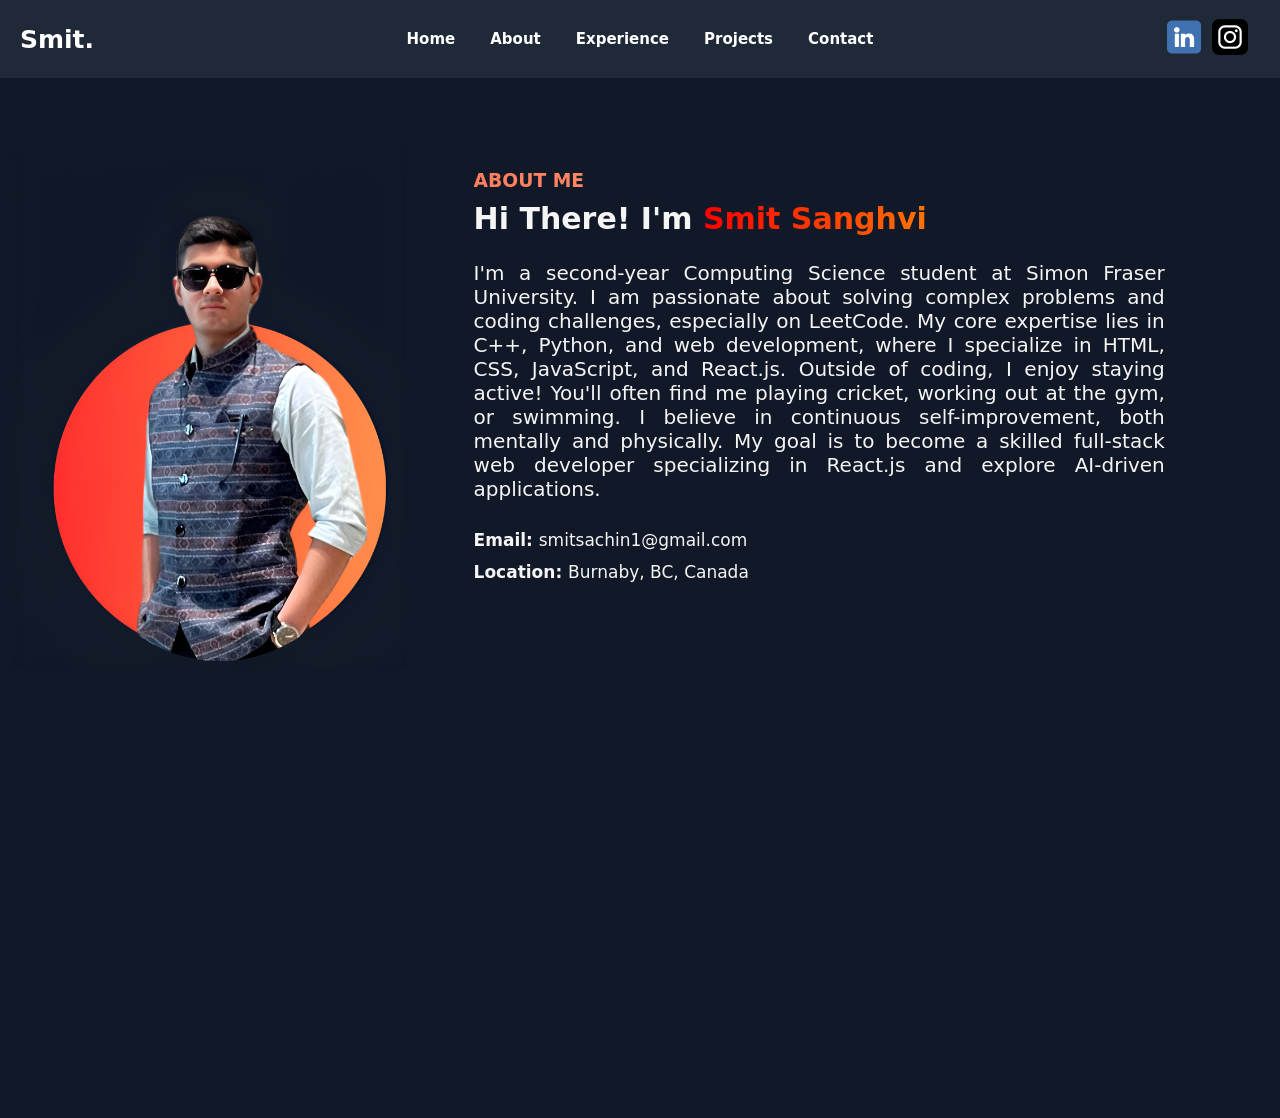
==== about.html @ 912f2fa9 "Completed the bio section" ====
<!DOCTYPE html>
<html lang="en">
<head>
    <meta charset="UTF-8">
    <meta name="viewport" content="width=device-width, initial-scale=1.0">
    <title>Smit Sanghvi</title>
    <link rel="icon" type="image/png" href="images/Logo.png">
    <link rel="stylesheet" href="about.css">
    <link rel="stylesheet" href="navbar.css">
    <link rel="stylesheet" href="footer.css">
    <link rel="preconnect" href="https://fonts.googleapis.com">
    <link rel="preconnect" href="https://fonts.gstatic.com" crossorigin>
    <link href="https://fonts.googleapis.com/css2?family=Poppins:ital,wght@0,100;0,200;0,300;0,400;0,500;0,600;0,700;0,800;0,900;1,100;1,200;1,300;1,400;1,500;1,600;1,700;1,800;1,900&display=swap" rel="stylesheet">
    <link rel="preconnect" href="https://fonts.googleapis.com">
    <link rel="preconnect" href="https://fonts.gstatic.com" crossorigin>
    <link href="https://fonts.googleapis.com/css2?family=Poppins:ital,wght@0,100;0,200;0,300;0,400;0,500;0,600;0,700;0,800;0,900;1,100;1,200;1,300;1,400;1,500;1,600;1,700;1,800;1,900&family=Roboto:ital,wght@0,100..900;1,100..900&display=swap" rel="stylesheet">
</head>
<body>
    <div class="navbar">
        <div class="name">
            <p>Smit.</p>
        </div>
        <div class="navigators">
            <ul>
                <li><a href="index.html">Home</a></li>
                <li><a href="about.html">About</a></li>
                <li><a href="experience.html">Experience</a></li>
                <li><a href="projects.html">Projects</a></li>
                <li><a href="contact.html">Contact</a></li>
            </ul>
        </div>

        <div class="instaLogo">
            <a href="https://www.instagram.com/smitsanghvi18/" target="_blank"><img src="images/dark_Insta.webp" alt="Instagram Logo"></a>
        </div>
        <div class="linkedinLogo">
            <a href="https://www.linkedin.com/in/smit-sanghvi-297824256/" target="_blank"><img src="images/linkedin.png" alt="linkedin Logo"></a>
        </div>
    </div>
    <div class="aboutMe">
        <h3>ABOUT ME</h3>
        <p class="specialPara">Hi There! I'm <span>Smit Sanghvi</span></p>
        <p class="theBio">I'm a second-year Computing Science student at Simon Fraser University. I am passionate about solving complex
            problems and coding challenges, especially on LeetCode. My core expertise lies in C++, Python, and web development, 
            where I specialize in HTML, CSS, JavaScript, and React.js. Outside of coding, I enjoy staying active! 
            You'll often find me playing cricket, working out at the gym, or swimming. I believe in continuous self-improvement, 
            both mentally and physically. My goal is to become a skilled full-stack web developer specializing in React.js and 
            explore AI-driven applications.</p>
            <br>
            <p class="contactInfo"><span>Email: </span>smitsachin1@gmail.com</p>
            <p class="contactInfo"><span>Location: </span>Burnaby, BC, Canada</p>
            <div class="myPhoto2">
                <img src="images/photo2.png" alt="Photo2">
            </div>
    </div>
    <div class="resumeBtn">
         <a href="docs/resume.pdf">View Resume</a>
    </div>
</body>
</html>
---- about.css ----
* {
    margin: 0;
    padding: 0;
    box-sizing: border-box;
    font-family:system-ui, -apple-system, BlinkMacSystemFont, 'Segoe UI', Roboto, Oxygen, Ubuntu, Cantarell, 'Open Sans', 'Helvetica Neue', sans-serif, serif;
}

body {
    background-color: #111827;
}

.aboutMe{
    position: absolute;
    top: 170px; 
    width: 54%;
    left: 37%;  
    z-index: -1;
}

.aboutMe h3{
    background: linear-gradient(90deg, #ff7e5f, #feb47b);
    color: transparent;
    background-clip: text;
}

.specialPara{
    font-size: 30px;
    font-weight: bold;
    padding-top:10px;
    padding-bottom: 10px;
    color: whitesmoke;

}

.specialPara span{
    background: linear-gradient(90deg, #ff0000, #ff7300);
    color: transparent;
    background-clip: text;
}

.theBio{
    font-size: 20px;
    color: whitesmoke;
    padding-top: 15px;
    text-align: justify;
    padding-bottom: 10px;
}

span{
    font-weight: bold;
}

.myPhoto2 img{
    height: 520px;
    position: relative;
    top:-445px;
    left: -460px;
    z-index: -1;
    transition: 0.3s;
}

.contactInfo{
    color: whitesmoke;
    padding-bottom: 12px;
    font-size: 17px;
}
---- navbar.css ----
* {
    margin: 0;
    padding: 0;
    box-sizing: border-box;
    font-family:system-ui, -apple-system, BlinkMacSystemFont, 'Segoe UI', Roboto, Oxygen, Ubuntu, Cantarell, 'Open Sans', 'Helvetica Neue', sans-serif, serif;
}
.navbar {
    display: flex;
    align-items: center;
    justify-content: center; /* Centers the navigation links */
    background-color: rgb(31, 41, 55);
    padding: 15px 40px;
    position: fixed; /* Allows absolute positioning for the logo */
    width: 100%;
}

/* Navigation Styling */
.navigators ul {
    display: flex;
    gap: 35px;
    list-style: none;
    font-size: 15px;
    font-weight: bold;
    padding: 15px;
}

.navigators a {
    text-decoration: none;
    color: white;
}

/* Logo Styling (Right Side) */
.instaLogo {
    position: absolute;
    right: 20px; /* Adjust spacing from the right */
}
.linkedinLogo {
    position: absolute;
    right: 76px; /* Adjust spacing from the right */
}

.name{
    position: absolute;
    left: 20px;
}

.name p{
    font-size: 25px;
    color: white;
    font-weight: bold;
}

.instaLogo img {
    height: 60px;
}

.linkedinLogo img {
    height: 40px;
}
---- footer.css ----
* {
    margin: 0;
    padding: 0;
    box-sizing: border-box;
    font-family:system-ui, -apple-system, BlinkMacSystemFont, 'Segoe UI', Roboto, Oxygen, Ubuntu, Cantarell, 'Open Sans', 'Helvetica Neue', sans-serif, serif;
}
.hr{
    display: flex;
    justify-content: center;
   }
   hr {
       width: 90%;
       border: none;
       height: 2px;
       background-color:rgb(31, 41, 55) ;
       box-shadow: 0px 2px 5px rgba(0, 0, 0, 0.3);
   }
   
   .foot_logo{
       margin: 10px;
       display: inline;
   }
   
   .foot_logo p{
       display: inline;
       color: #f5f5f5;
       position: relative;
       top: 195px;
       left: 80px;
       font-size: 14px;
       padding-bottom: 50px;
   }
   
   .foot_logo img{
       height: 200px;
       position: absolute;
       margin-left: 40px;
   }
   
   .links{
       position: relative;
       top: 10px;
       left: 850px;
       width: 30%;
   }
   
   .links p{
       font-size: 15;
       color: white;
       padding-bottom: 10px;
   }
   
   .links a{
       text-decoration: none;
       color: rgb(114, 110, 110);
       display: block;
       padding-bottom: 10px;
   
   }
   
   .social{
       
       position: relative;
       top: -149px;
       left: 1150px;
       width: 20%;
   }
   
   .social p{
       font-size: 15;
       color: white;
       padding-bottom: 10px;
   }
   
   
   .insta{
       height: 60px;
       display: block;
   }
   
   .linkedin{
       height: 40px;
       padding-left:11px ;
   }
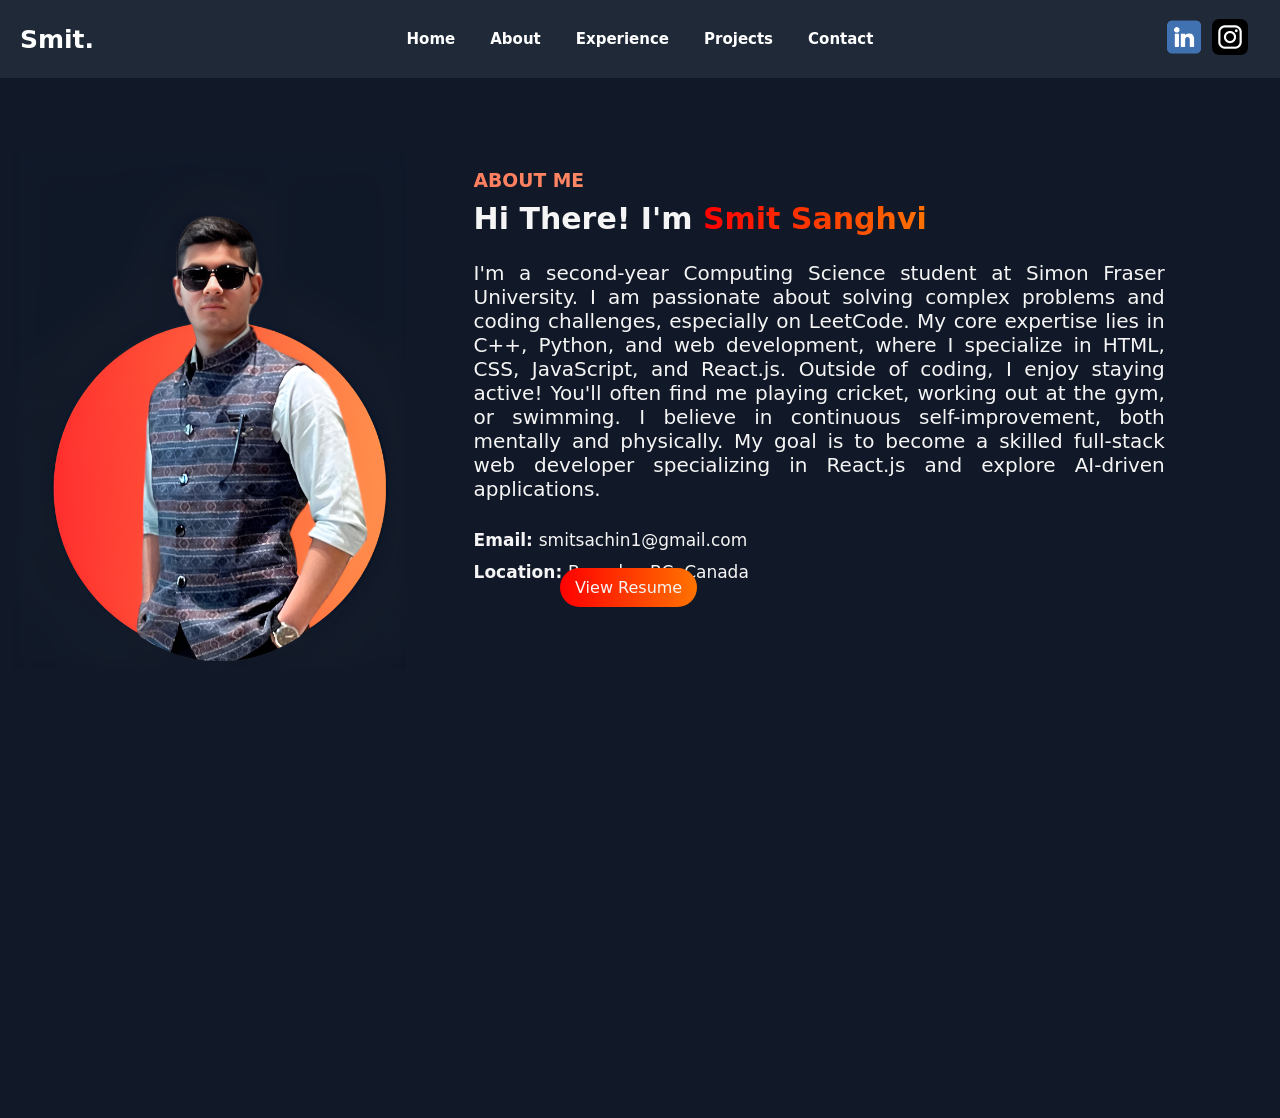
==== commit 7e297405: "Added resume button with styling" ====
--- a/about.html
+++ b/about.html
@@ -53,6 +53,7 @@
                 <img src="images/photo2.png" alt="Photo2">
             </div>
     </div>
+    
     <div class="resumeBtn">
          <a href="docs/resume.pdf">View Resume</a>
     </div>
--- a/about.css
+++ b/about.css
@@ -64,4 +64,29 @@
     padding-bottom: 12px;
     font-size: 17px;
 }
+.resumeBtn{
+    display: inline;
+    color: whitesmoke;
+    background: linear-gradient(90deg, #ff0000, #ff7300);
+    position: relative;
+    top: 578px;
+    left: 560px;
+    padding-top: 10px;
+    padding-bottom: 10px;
+    padding-left: 15px;
+    padding-right: 15px;
+    border-radius: 23px;
+    transition:0.3s;
+}
 
+.resumeBtn:hover{
+    padding-top: 15px;
+    padding-bottom: 15px;
+    padding-left: 20px;
+    padding-right: 20px;
+}
+
+.resumeBtn a{
+    text-decoration: none;
+    color:whitesmoke;
+}
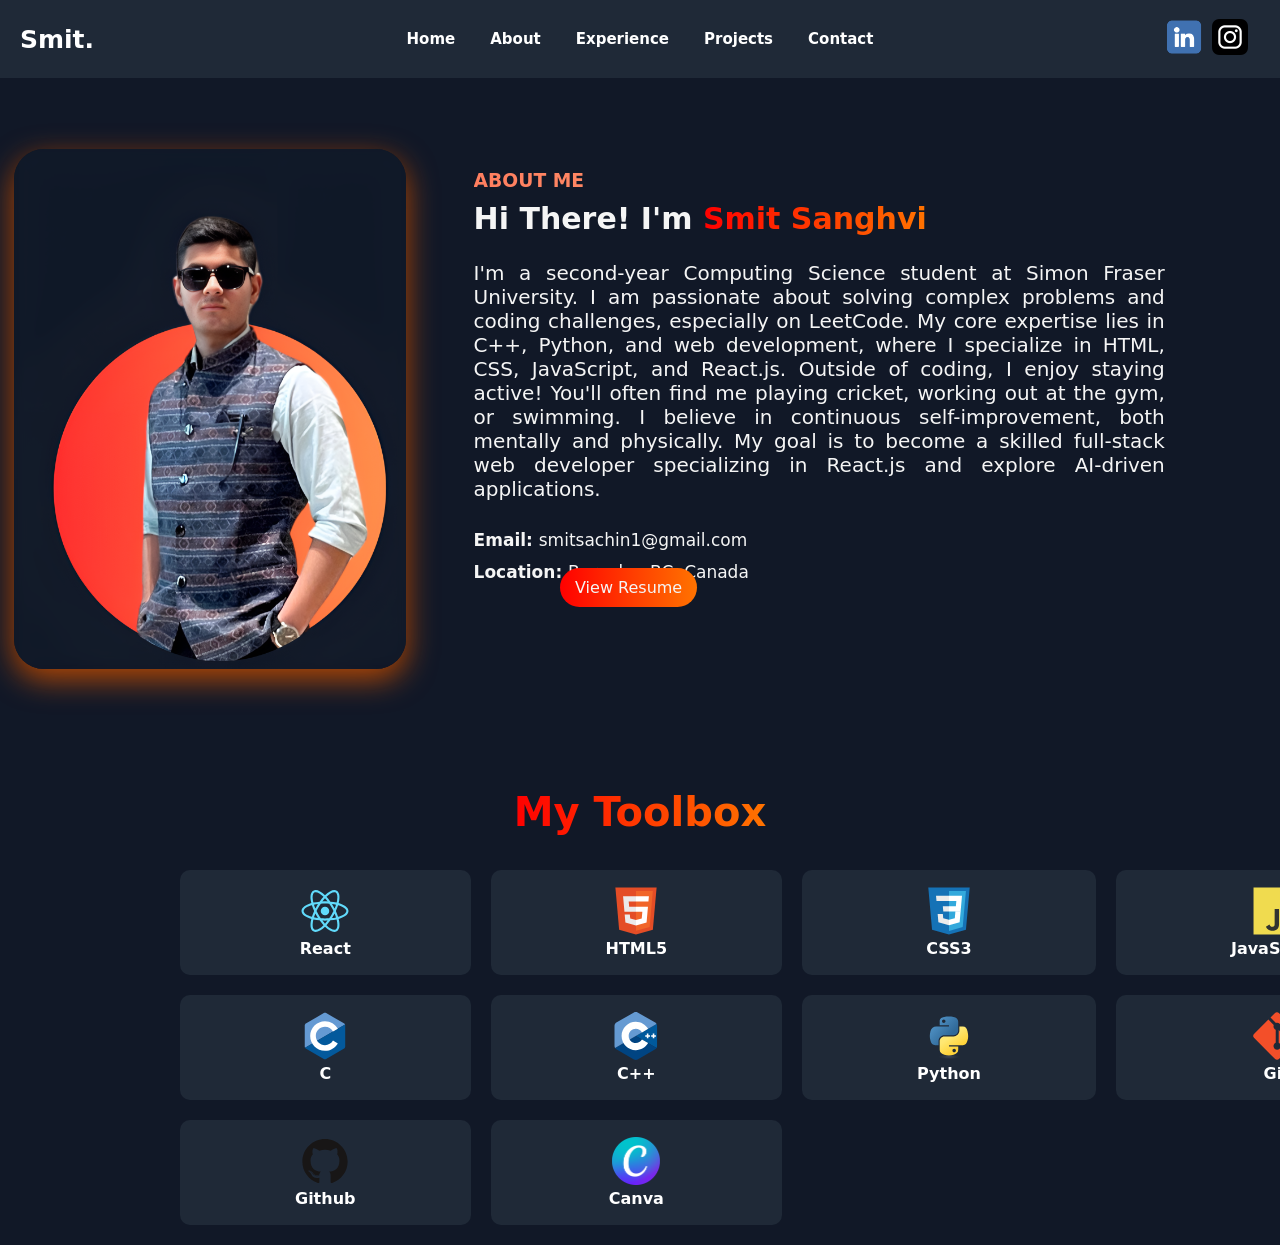
==== commit 60cb6d9f: "Created and styled toolbox(skills)" ====
--- a/about.html
+++ b/about.html
@@ -57,5 +57,58 @@
     <div class="resumeBtn">
          <a href="docs/resume.pdf">View Resume</a>
     </div>
+    <div class="toolboxHeading">
+        <p>My Toolbox</p>
+    </div>
+    <div class="toolbox">
+        <table>
+            <tr>
+                <td>
+                    <img src="images/react.svg" alt="React_Logo">
+                    <p>React</p>
+                </td>
+                <td>
+                    <img src="images/html5.svg" alt="HTML5_Logo">
+                    <p>HTML5</p>
+                </td>
+                <td>
+                    <img src="images/css3.svg" alt="CSS3_Logo">
+                    <p>CSS3</p>
+                </td>
+                <td>
+                    <img src="images/javascript-original.svg" alt="JavaScript_Logo">
+                    <p>JavaScript</p>
+                </td>
+            </tr>
+            <tr>
+                <td>
+                    <img src="images/c-original.svg" alt="C_Logo">
+                    <p>C</p>
+                </td>
+                <td>
+                    <img src="images/cplusplus-original.svg" alt="C++_Logo">
+                    <p>C++</p>
+                </td>
+                <td>
+                    <img src="images/python-original.svg" alt="python-original_logo">
+                    <p>Python</p>
+                </td>
+                <td>
+                    <img src="images/git-original.svg" alt="Git_Logo">
+                    <p>Git</p>
+                </td>
+            </tr>
+            <tr>
+                <td>
+                    <img src="images/github-original.svg" alt="Github_Logo">
+                    <p>Github</p>
+                </td>
+                <td>
+                    <img src="images/canva.webp" alt="Canva_Logo">
+                    <p>Canva</p>
+                </td>
+            </tr>
+        </table>
+    </div>
 </body>
 </html>
--- a/about.css
+++ b/about.css
@@ -50,13 +50,16 @@
     font-weight: bold;
 }
 
-.myPhoto2 img{
+.myPhoto2 img {
     height: 520px;
     position: relative;
-    top:-445px;
+    top: -445px;
     left: -460px;
     z-index: -1;
-    transition: 0.3s;
+    transition: all 0.4s ease-in-out;
+    box-shadow: 0px 10px 30px rgba(255, 100, 0,0.7),
+                0px 5px 15px rgba(0, 0, 0, 0.4);  
+    border-radius: 30px; 
 }
 
 .contactInfo{
@@ -77,6 +80,7 @@
     padding-right: 15px;
     border-radius: 23px;
     transition:0.3s;
+    z-index: -1;
 }
 
 .resumeBtn:hover{
@@ -90,3 +94,52 @@
     text-decoration: none;
     color:whitesmoke;
 }
+
+.toolboxHeading{
+    display: flex;
+    justify-content: center;
+    position: relative;
+    top: 770px;
+}
+
+.toolboxHeading p{
+    background: linear-gradient(90deg, #ff0000, #ff7300);
+    color: transparent;
+    background-clip: text;
+    font-size: 2.5em;
+    font-weight: bolder;
+}
+
+.toolbox{
+    position:absolute;
+    top: 850px;
+    left: 160px;
+}
+
+table {
+    border-collapse: separate;
+    border-spacing: 20px;
+    border-radius: 15px;
+    overflow: hidden;
+    width: 100%;
+}
+
+table td {
+    padding: 17px 115px;
+    border-radius: 10px;
+    background-color: rgb(31, 41, 55);
+    color: white;
+    text-align: center;
+    font-size: 16px;
+    transition: 0.2s ease-in-out;
+    font-weight: bold;
+}
+
+td img{
+    width: 48px;
+}
+
+td:hover{
+    background: linear-gradient(90deg, #ff0000, #ff7300);
+    cursor: pointer;
+}
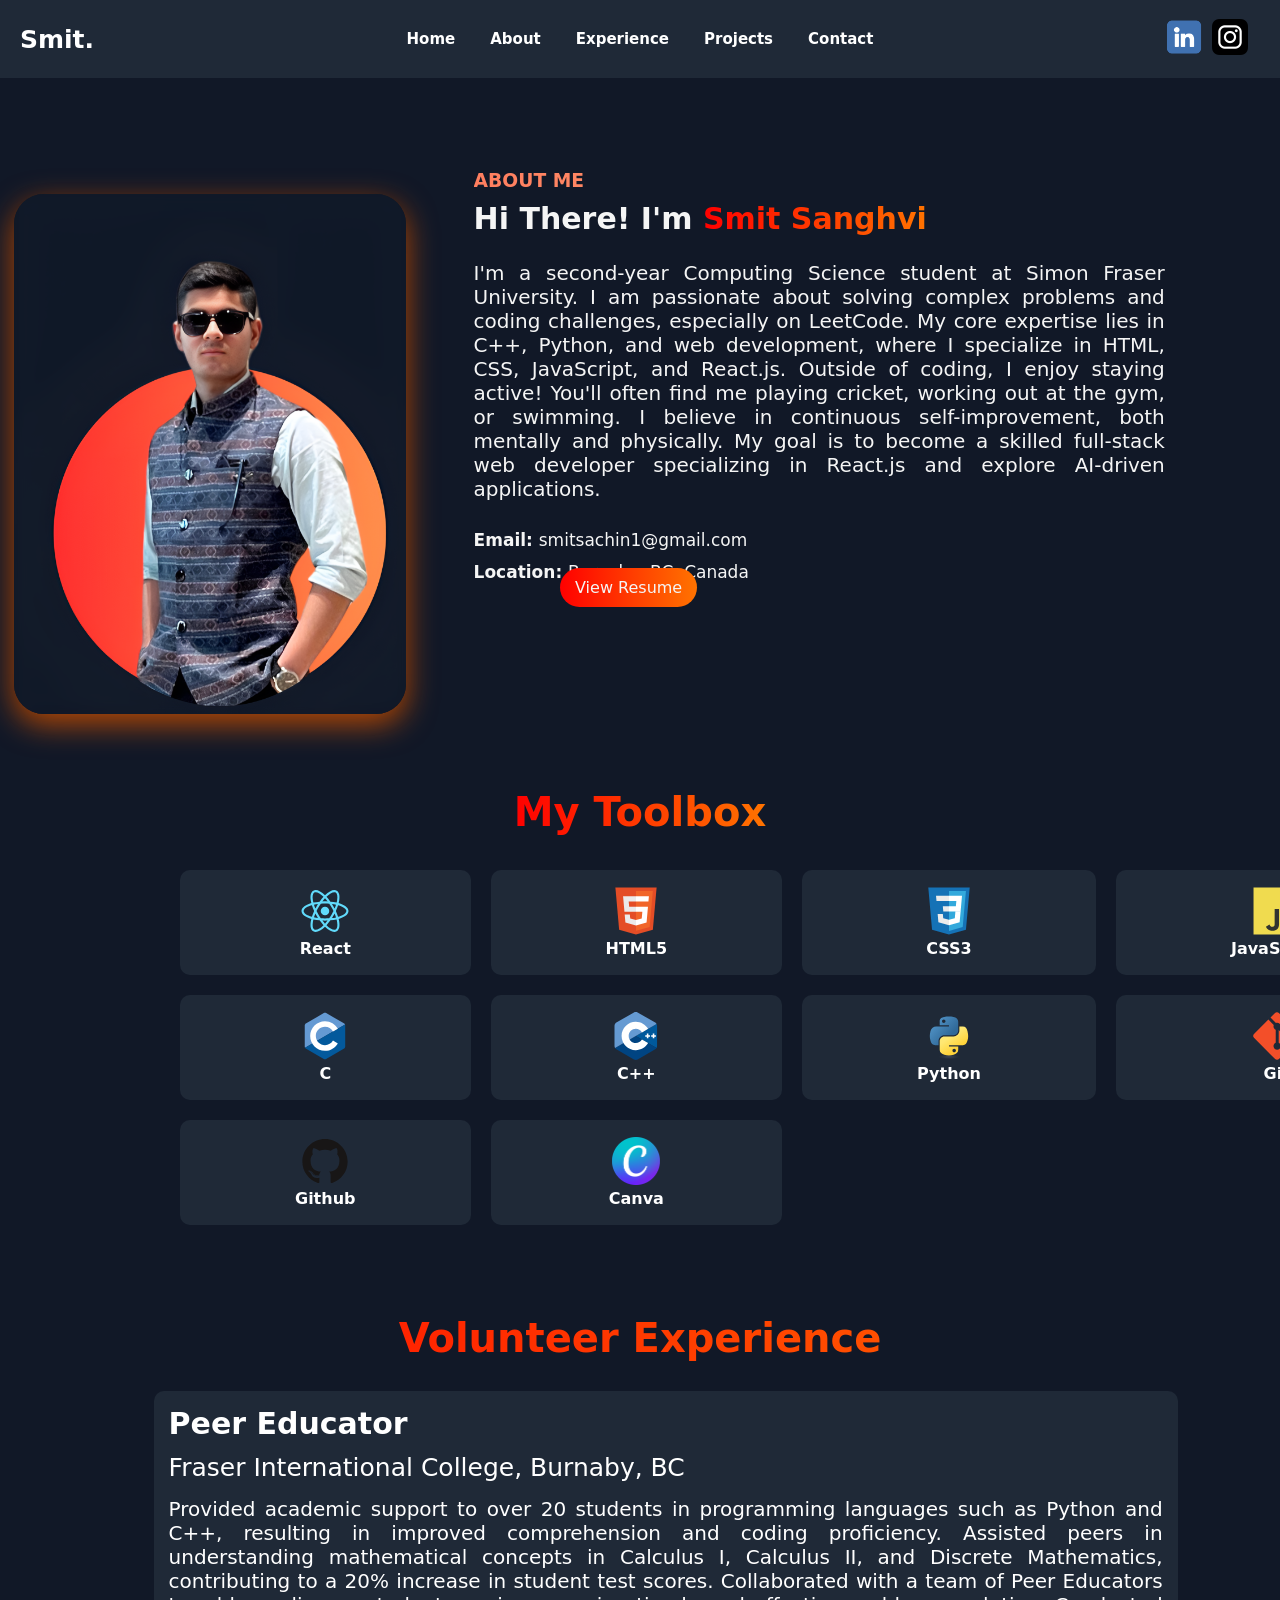
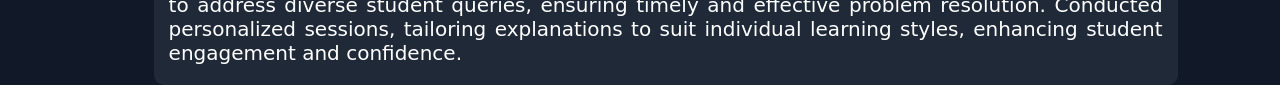
==== commit 376ca07e: "Added and styled experience section" ====
--- a/about.html
+++ b/about.html
@@ -24,7 +24,7 @@
             <ul>
                 <li><a href="index.html">Home</a></li>
                 <li><a href="about.html">About</a></li>
-                <li><a href="experience.html">Experience</a></li>
+                <li><a href="about.html#experience">Experience</a></li>
                 <li><a href="projects.html">Projects</a></li>
                 <li><a href="contact.html">Contact</a></li>
             </ul>
@@ -110,5 +110,18 @@
             </tr>
         </table>
     </div>
+        <p class="heading">Volunteer Experience</p>
+        <div class="info" id="experience">
+            <p class="position">Peer Educator</p>
+            <p class="place">Fraser International College, Burnaby, BC</p>
+            <p class="description">Provided academic support to over 20 students in programming languages such as Python
+                and C++, resulting in improved comprehension and coding proficiency.
+                Assisted peers in understanding mathematical concepts in Calculus I, Calculus II, and
+                Discrete Mathematics, contributing to a 20% increase in student test scores.
+                Collaborated with a team of Peer Educators to address diverse student queries, ensuring
+                timely and effective problem resolution.
+                Conducted personalized sessions, tailoring explanations to suit individual learning styles,
+                enhancing student engagement and confidence.</p>
+        </div>
 </body>
 </html>
--- a/about.css
+++ b/about.css
@@ -4,6 +4,10 @@
     box-sizing: border-box;
     font-family:system-ui, -apple-system, BlinkMacSystemFont, 'Segoe UI', Roboto, Oxygen, Ubuntu, Cantarell, 'Open Sans', 'Helvetica Neue', sans-serif, serif;
 }
+html {
+    scroll-behavior: smooth;
+}
+
 
 body {
     background-color: #111827;
@@ -53,7 +57,7 @@
 .myPhoto2 img {
     height: 520px;
     position: relative;
-    top: -445px;
+    top: -400px;
     left: -460px;
     z-index: -1;
     transition: all 0.4s ease-in-out;
@@ -108,12 +112,14 @@
     background-clip: text;
     font-size: 2.5em;
     font-weight: bolder;
+    z-index: -1;
 }
 
 .toolbox{
     position:absolute;
     top: 850px;
     left: 160px;
+    z-index: -1;
 }
 
 table {
@@ -142,4 +148,47 @@
 td:hover{
     background: linear-gradient(90deg, #ff0000, #ff7300);
     cursor: pointer;
+}
+
+.heading{
+    background: linear-gradient(90deg, #ff0000, #ff7300);
+    color: transparent;
+    background-clip: text;
+    font-size: 2.5em;
+    font-weight: bolder;
+    position: relative;
+    top: 1250px;
+    text-align: center;
+}
+
+.info{
+    position: relative;
+    top: 1280px;
+    left: 12%;
+    width: 80%;
+    background-color:rgb(31, 41, 55) ;
+    padding-top: 15px;
+    padding-left: 15px;
+    padding-right: 15px;
+    padding-bottom: 20px;
+    border-radius: 10px;
+}
+.info p{
+    text-align: justify;
+    color: white;
+}
+
+.position{
+    font-size: 30px;
+    padding-bottom: 12px;
+    font-weight: bold;
+}
+
+.place{
+    font-size: 25px;
+    padding-bottom: 15px;
+}
+
+.description{
+    font-size: 20px;
 }
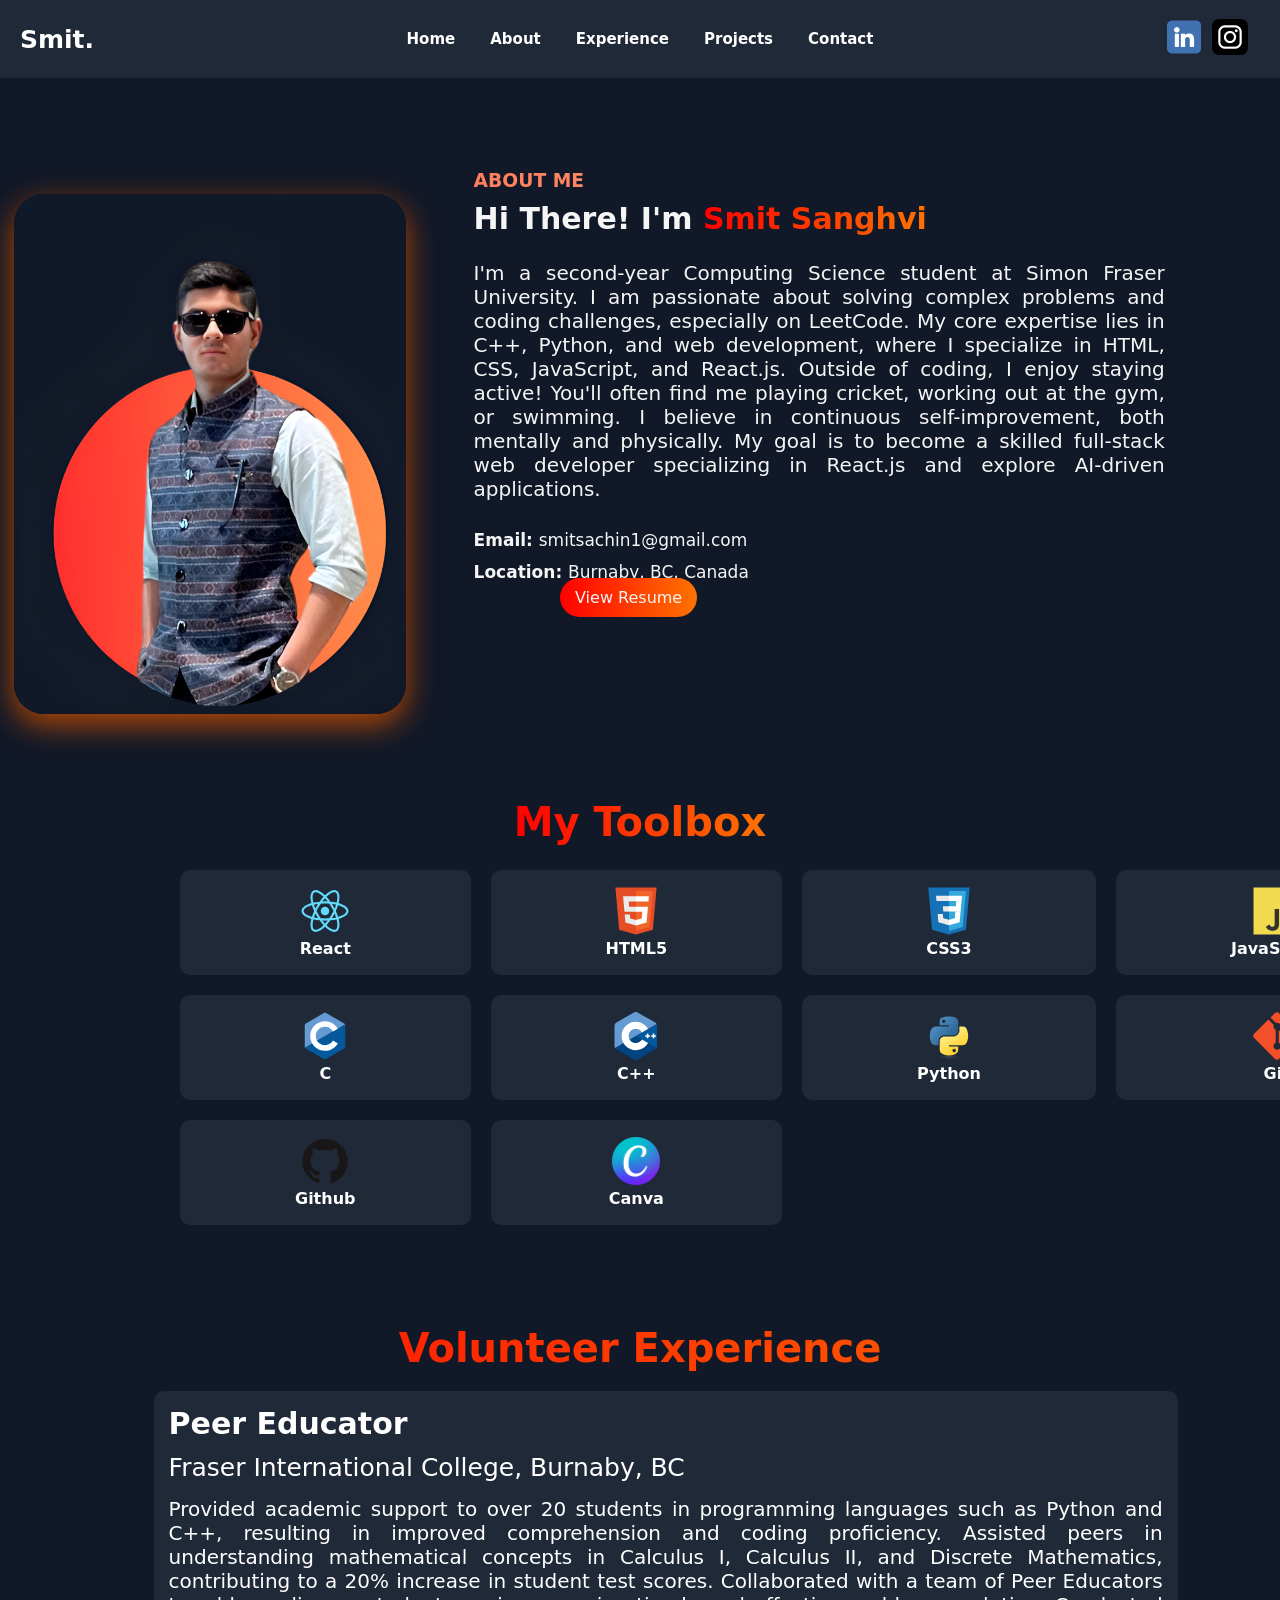
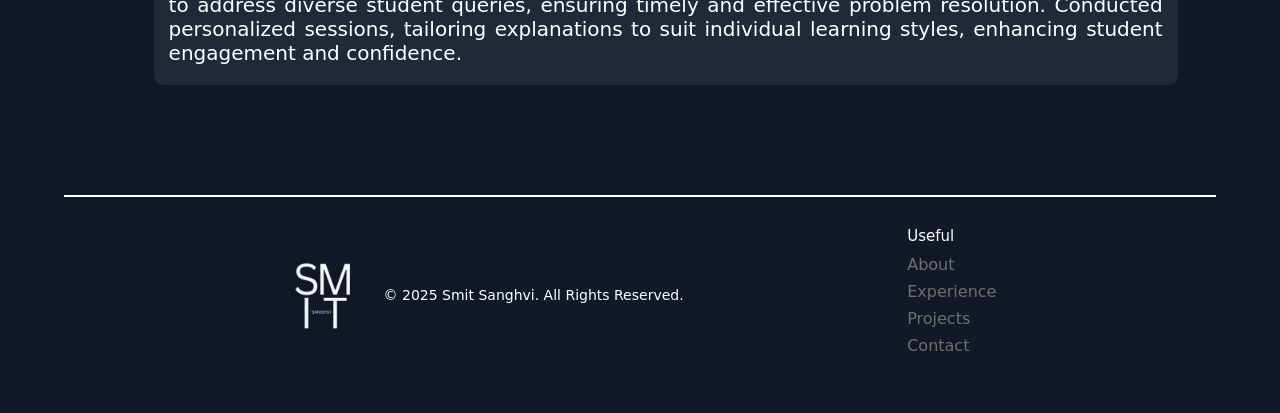
==== commit d2cd24d0: "Amendments in HTML and CSS part for footer" ====
--- a/about.html
+++ b/about.html
@@ -55,7 +55,7 @@
     </div>
     
     <div class="resumeBtn">
-         <a href="docs/resume.pdf">View Resume</a>
+        <a href="docs/resume.pdf">View Resume</a>
     </div>
     <div class="toolboxHeading">
         <p>My Toolbox</p>
@@ -110,18 +110,39 @@
             </tr>
         </table>
     </div>
-        <p class="heading">Volunteer Experience</p>
-        <div class="info" id="experience">
-            <p class="position">Peer Educator</p>
-            <p class="place">Fraser International College, Burnaby, BC</p>
-            <p class="description">Provided academic support to over 20 students in programming languages such as Python
-                and C++, resulting in improved comprehension and coding proficiency.
-                Assisted peers in understanding mathematical concepts in Calculus I, Calculus II, and
-                Discrete Mathematics, contributing to a 20% increase in student test scores.
-                Collaborated with a team of Peer Educators to address diverse student queries, ensuring
-                timely and effective problem resolution.
-                Conducted personalized sessions, tailoring explanations to suit individual learning styles,
-                enhancing student engagement and confidence.</p>
+    <p class="heading">Volunteer Experience</p>
+    <div class="info" id="experience">
+        <p class="position">Peer Educator</p>
+        <p class="place">Fraser International College, Burnaby, BC</p>
+        <p class="description">Provided academic support to over 20 students in programming languages such as Python
+            and C++, resulting in improved comprehension and coding proficiency.
+            Assisted peers in understanding mathematical concepts in Calculus I, Calculus II, and
+            Discrete Mathematics, contributing to a 20% increase in student test scores.
+            Collaborated with a team of Peer Educators to address diverse student queries, ensuring
+            timely and effective problem resolution.
+            Conducted personalized sessions, tailoring explanations to suit individual learning styles,
+            enhancing student engagement and confidence.</p>
+    </div>
+</div>
+<footer>
+    <div class="hr">
+        <hr>
+    </div>
+    <div class="footer-container">
+        <!-- Logo & Copyright -->
+        <div class="foot_logo">
+            <img src="images/Logo.png" alt="Logo">
+            <p>© 2025 Smit Sanghvi. All Rights Reserved.</p>
         </div>
+
+        <!-- Useful Links -->
+        <div class="links">
+            <p>Useful</p>
+            <a href="about.html">About</a>
+            <a href="experience.html">Experience</a>
+            <a href="projects.html">Projects</a>
+            <a href="contact.html">Contact</a>
+        </div>
+    </footer>    
 </body>
 </html>
--- a/about.css
+++ b/about.css
@@ -5,7 +5,7 @@
     font-family:system-ui, -apple-system, BlinkMacSystemFont, 'Segoe UI', Roboto, Oxygen, Ubuntu, Cantarell, 'Open Sans', 'Helvetica Neue', sans-serif, serif;
 }
 html {
-    scroll-behavior: smooth;
+    scroll-behavior:smooth;
 }
 
 
@@ -84,14 +84,11 @@
     padding-right: 15px;
     border-radius: 23px;
     transition:0.3s;
-    z-index: -1;
+    width: fit-content;
 }
 
 .resumeBtn:hover{
-    padding-top: 15px;
-    padding-bottom: 15px;
-    padding-left: 20px;
-    padding-right: 20px;
+    transform: scale(1.1);
 }
 
 .resumeBtn a{
@@ -103,7 +100,7 @@
     display: flex;
     justify-content: center;
     position: relative;
-    top: 770px;
+    top: 760px;
 }
 
 .toolboxHeading p{
@@ -112,14 +109,12 @@
     background-clip: text;
     font-size: 2.5em;
     font-weight: bolder;
-    z-index: -1;
 }
 
 .toolbox{
     position:absolute;
     top: 850px;
     left: 160px;
-    z-index: -1;
 }
 
 table {
@@ -157,13 +152,13 @@
     font-size: 2.5em;
     font-weight: bolder;
     position: relative;
-    top: 1250px;
+    top: 1240px;
     text-align: center;
 }
 
 .info{
     position: relative;
-    top: 1280px;
+    top: 1260px;
     left: 12%;
     width: 80%;
     background-color:rgb(31, 41, 55) ;
@@ -191,4 +186,9 @@
 
 .description{
     font-size: 20px;
+}
+
+footer{
+    position:relative;
+    top: 1350px;
 }
--- a/navbar.css
+++ b/navbar.css
@@ -12,6 +12,7 @@
     padding: 15px 40px;
     position: fixed; /* Allows absolute positioning for the logo */
     width: 100%;
+    z-index: 1;
 }
 
 /* Navigation Styling */
--- a/footer.css
+++ b/footer.css
@@ -1,84 +1,94 @@
+/* Reset & Global Styles */
 * {
     margin: 0;
     padding: 0;
     box-sizing: border-box;
-    font-family:system-ui, -apple-system, BlinkMacSystemFont, 'Segoe UI', Roboto, Oxygen, Ubuntu, Cantarell, 'Open Sans', 'Helvetica Neue', sans-serif, serif;
+    font-family: system-ui, -apple-system, BlinkMacSystemFont, 'Segoe UI', Roboto, Oxygen, Ubuntu, Cantarell, 'Open Sans', 'Helvetica Neue', sans-serif;
 }
-.hr{
+
+/* Ensure full height for proper footer positioning */
+html, body {
+    min-height: 100vh;
+    display: flex;
+    flex-direction: column;
+}
+
+/* Main content takes available space */
+.main-content {
+    flex: 1;
+}
+
+/* Footer Styling */
+footer {
+    color: white;
+    padding: 20px 0;
+    text-align: center;
+    width: 100%;
+    bottom: 0;
+}
+
+/* Horizontal Rule */
+.hr {
     display: flex;
     justify-content: center;
-   }
-   hr {
-       width: 90%;
-       border: none;
-       height: 2px;
-       background-color:rgb(31, 41, 55) ;
-       box-shadow: 0px 2px 5px rgba(0, 0, 0, 0.3);
-   }
-   
-   .foot_logo{
-       margin: 10px;
-       display: inline;
-   }
-   
-   .foot_logo p{
-       display: inline;
-       color: #f5f5f5;
-       position: relative;
-       top: 195px;
-       left: 80px;
-       font-size: 14px;
-       padding-bottom: 50px;
-   }
-   
-   .foot_logo img{
-       height: 200px;
-       position: absolute;
-       margin-left: 40px;
-   }
-   
-   .links{
-       position: relative;
-       top: 10px;
-       left: 850px;
-       width: 30%;
-   }
-   
-   .links p{
-       font-size: 15;
-       color: white;
-       padding-bottom: 10px;
-   }
-   
-   .links a{
-       text-decoration: none;
-       color: rgb(114, 110, 110);
-       display: block;
-       padding-bottom: 10px;
-   
-   }
-   
-   .social{
-       
-       position: relative;
-       top: -149px;
-       left: 1150px;
-       width: 20%;
-   }
-   
-   .social p{
-       font-size: 15;
-       color: white;
-       padding-bottom: 10px;
-   }
-   
-   
-   .insta{
-       height: 60px;
-       display: block;
-   }
-   
-   .linkedin{
-       height: 40px;
-       padding-left:11px ;
-   }+}
+
+.hr hr {
+    width: 90%;
+    border: none;
+    height: 2px;
+    background-color: white;
+    box-shadow: 0px 2px 5px rgba(0, 0, 0, 0.3);
+}
+
+/* Footer Layout */
+.footer-container {
+    display: flex;
+    justify-content: space-evenly;
+    align-items: center;
+    max-width: 1200px;
+    margin: auto;
+    padding: 20px;
+    flex-wrap: wrap;
+}
+
+/* Footer Logo */
+.foot_logo {
+    display: flex;
+    align-items: center;
+}
+
+.foot_logo img {
+    height: 100px;
+    margin-right: 10px;
+}
+
+.foot_logo p {
+    font-size: 14px;
+}
+
+/* Links Section */
+.links{
+    display: flex;
+    flex-direction: column;
+    align-items: flex-start;
+    margin: 10px;
+}
+
+.links p{
+    font-size: 15px;
+    color: white;
+    margin-bottom: 10px;
+}
+
+.links a{
+    text-decoration: none;
+    color: rgb(114, 110, 110);
+    margin-bottom: 8px;
+    transition: color 0.3s;
+}
+
+.links a:hover{
+    color: white;
+}
+
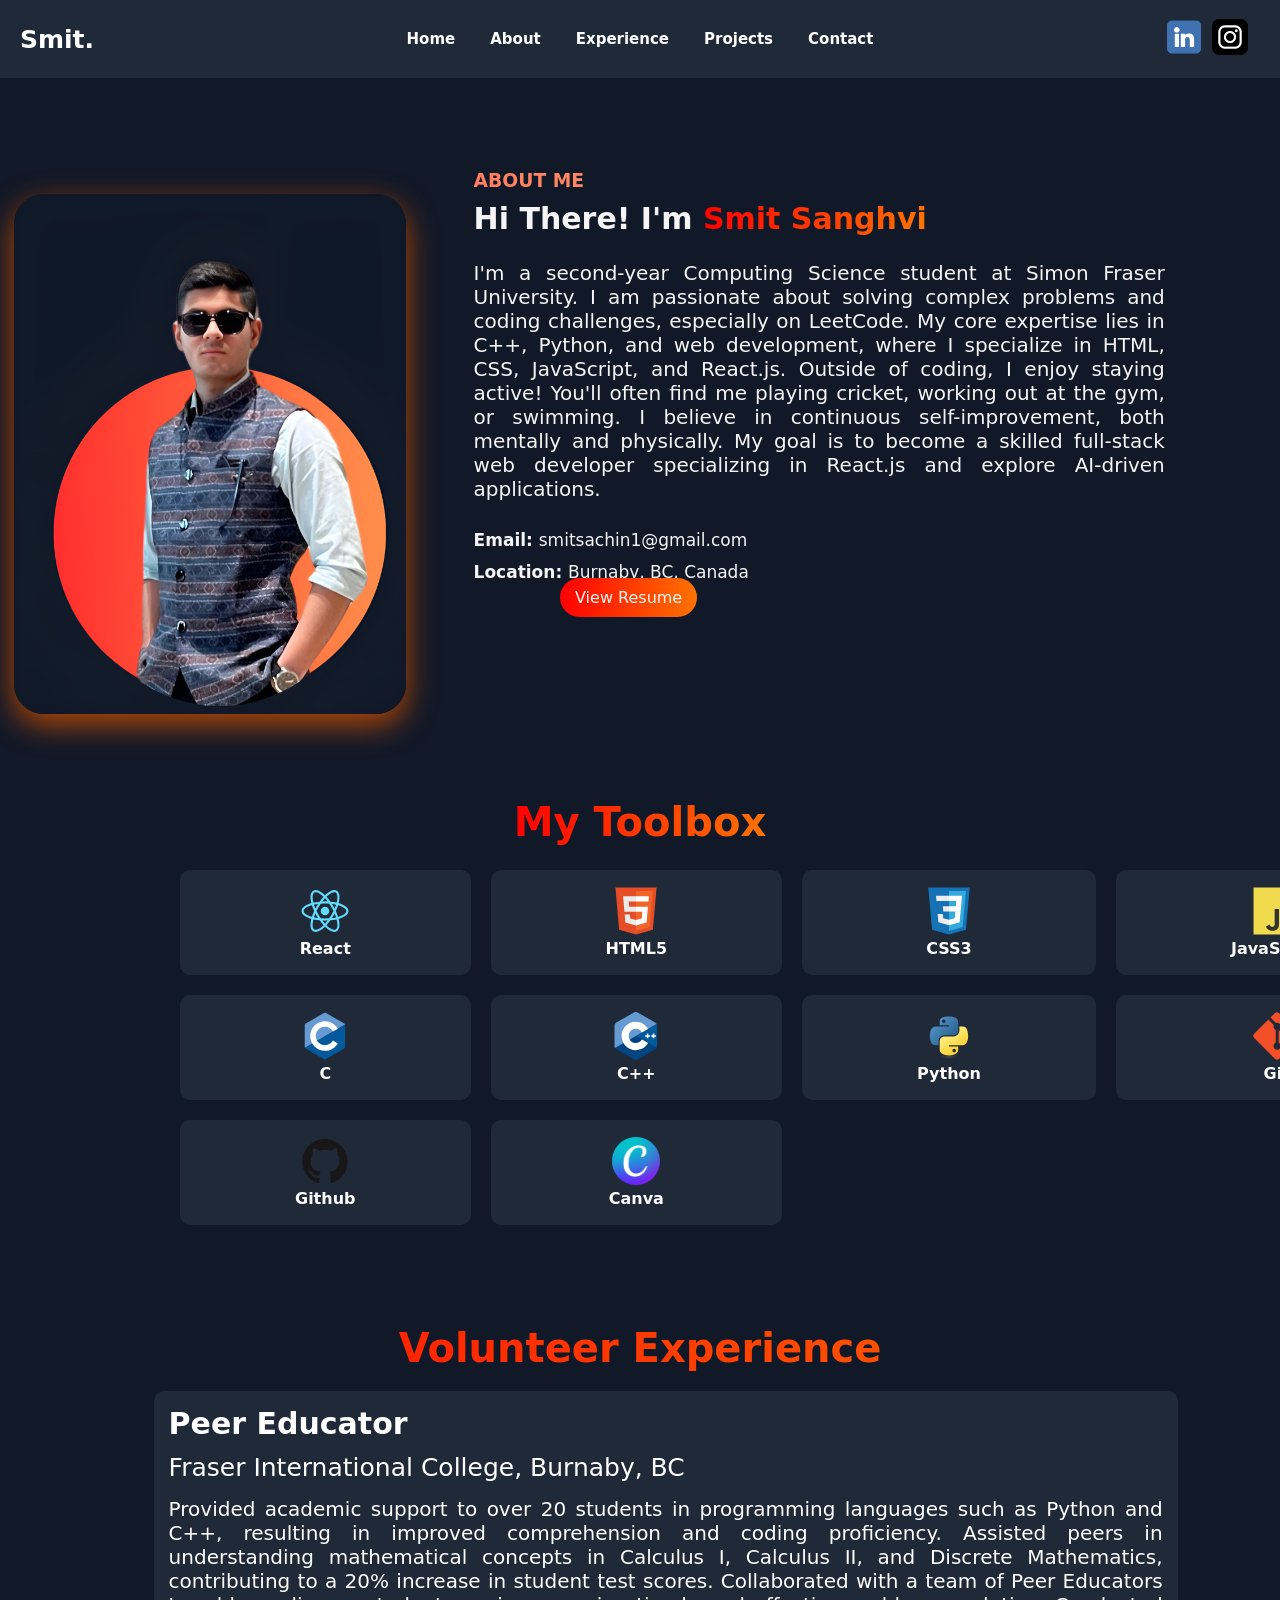
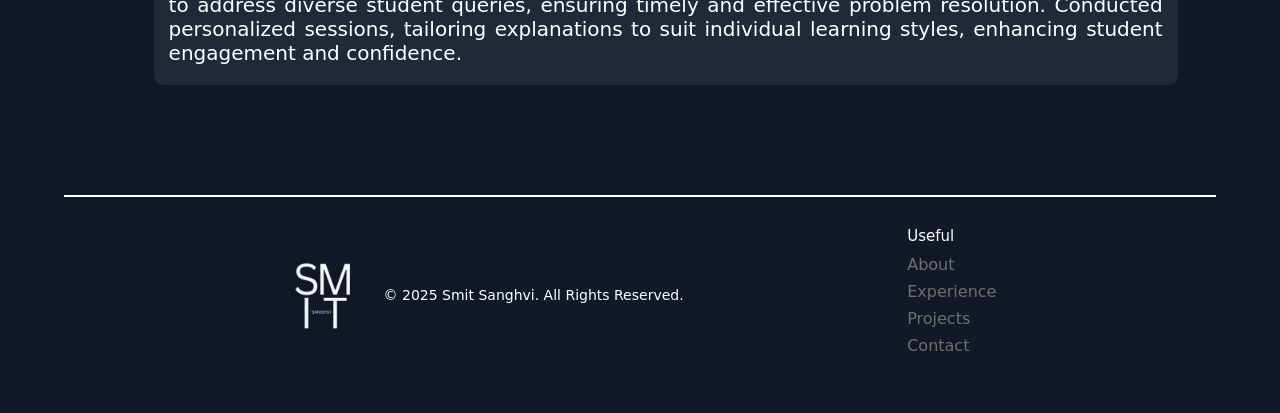
==== commit 6bd99e81: "Fixed Experience section bug" ====
--- a/about.html
+++ b/about.html
@@ -110,8 +110,8 @@
             </tr>
         </table>
     </div>
-    <p class="heading">Volunteer Experience</p>
-    <div class="info" id="experience">
+    <p class="heading" id="experience">Volunteer Experience</p>
+    <div class="info" >
         <p class="position">Peer Educator</p>
         <p class="place">Fraser International College, Burnaby, BC</p>
         <p class="description">Provided academic support to over 20 students in programming languages such as Python
--- a/about.css
+++ b/about.css
@@ -7,6 +7,11 @@
 html {
     scroll-behavior:smooth;
 }
+#experience {
+    padding-top: 80px;  
+    margin-top: -80px; 
+}
+
 
 
 body {
@@ -141,8 +146,9 @@
 }
 
 td:hover{
-    background: linear-gradient(90deg, #ff0000, #ff7300);
     cursor: pointer;
+    box-shadow: 0px 5px 15px whitesmoke;
+    transform: scale(1.1);
 }
 
 .heading{
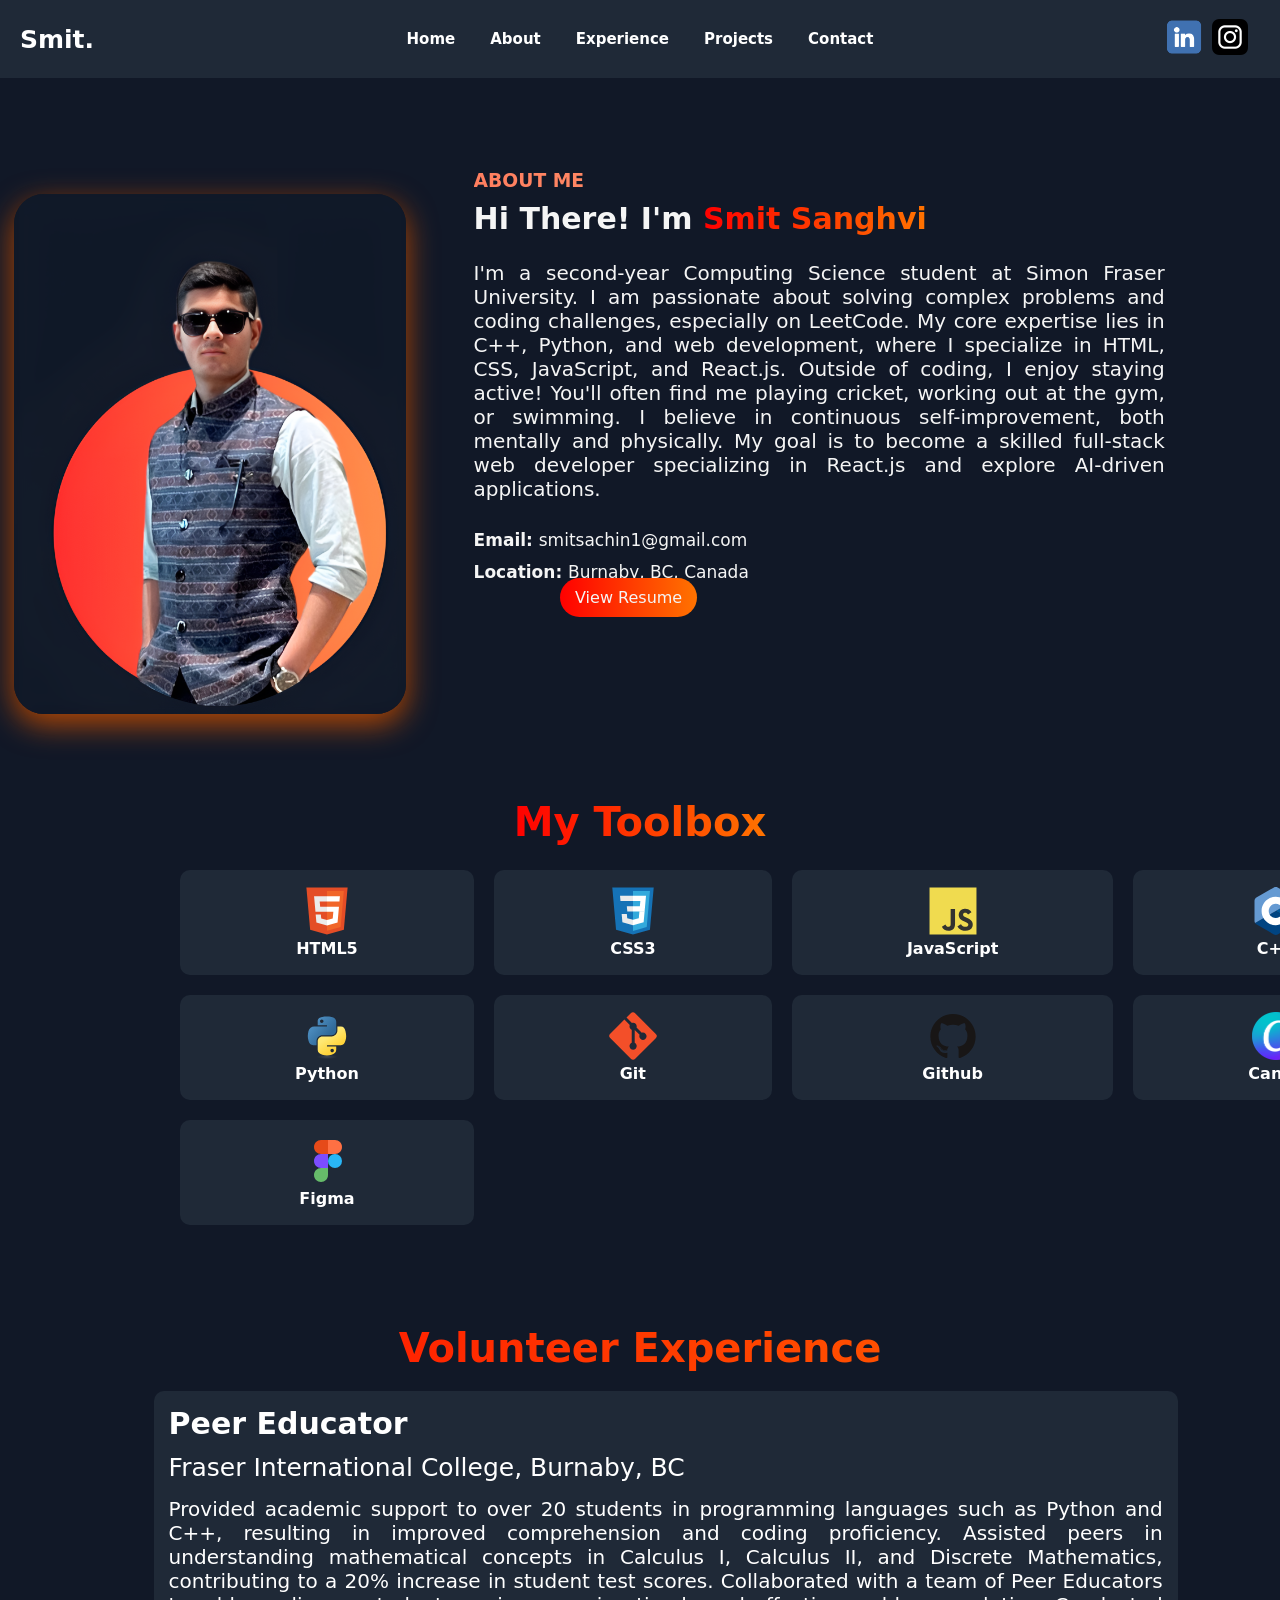
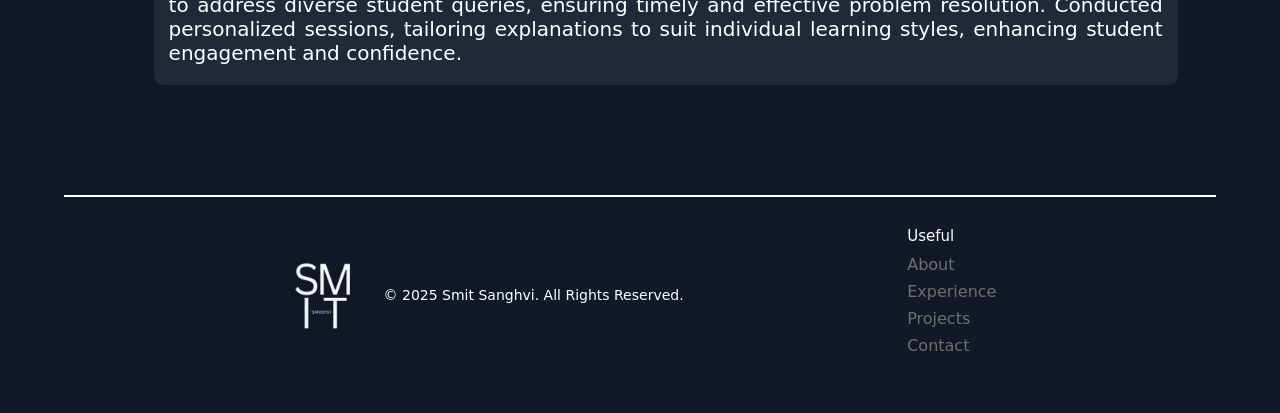
==== commit 934d5a09: "Updated information" ====
--- a/about.html
+++ b/about.html
@@ -64,10 +64,6 @@
         <table>
             <tr>
                 <td>
-                    <img src="images/react.svg" alt="React_Logo">
-                    <p>React</p>
-                </td>
-                <td>
                     <img src="images/html5.svg" alt="HTML5_Logo">
                     <p>HTML5</p>
                 </td>
@@ -79,16 +75,12 @@
                     <img src="images/javascript-original.svg" alt="JavaScript_Logo">
                     <p>JavaScript</p>
                 </td>
-            </tr>
-            <tr>
-                <td>
-                    <img src="images/c-original.svg" alt="C_Logo">
-                    <p>C</p>
-                </td>
                 <td>
                     <img src="images/cplusplus-original.svg" alt="C++_Logo">
                     <p>C++</p>
                 </td>
+            </tr>
+            <tr>
                 <td>
                     <img src="images/python-original.svg" alt="python-original_logo">
                     <p>Python</p>
@@ -97,8 +89,6 @@
                     <img src="images/git-original.svg" alt="Git_Logo">
                     <p>Git</p>
                 </td>
-            </tr>
-            <tr>
                 <td>
                     <img src="images/github-original.svg" alt="Github_Logo">
                     <p>Github</p>
@@ -106,6 +96,12 @@
                 <td>
                     <img src="images/canva.webp" alt="Canva_Logo">
                     <p>Canva</p>
+                </td>
+            </tr>
+            <tr> 
+                <td>
+                    <img src="images/figma.svg" alt="Figma_Logo">
+                    <p>Figma</p>
                 </td>
             </tr>
         </table>
@@ -139,7 +135,7 @@
         <div class="links">
             <p>Useful</p>
             <a href="about.html">About</a>
-            <a href="experience.html">Experience</a>
+            <a href="about.html#experience">Experience</a>
             <a href="projects.html">Projects</a>
             <a href="contact.html">Contact</a>
         </div>
